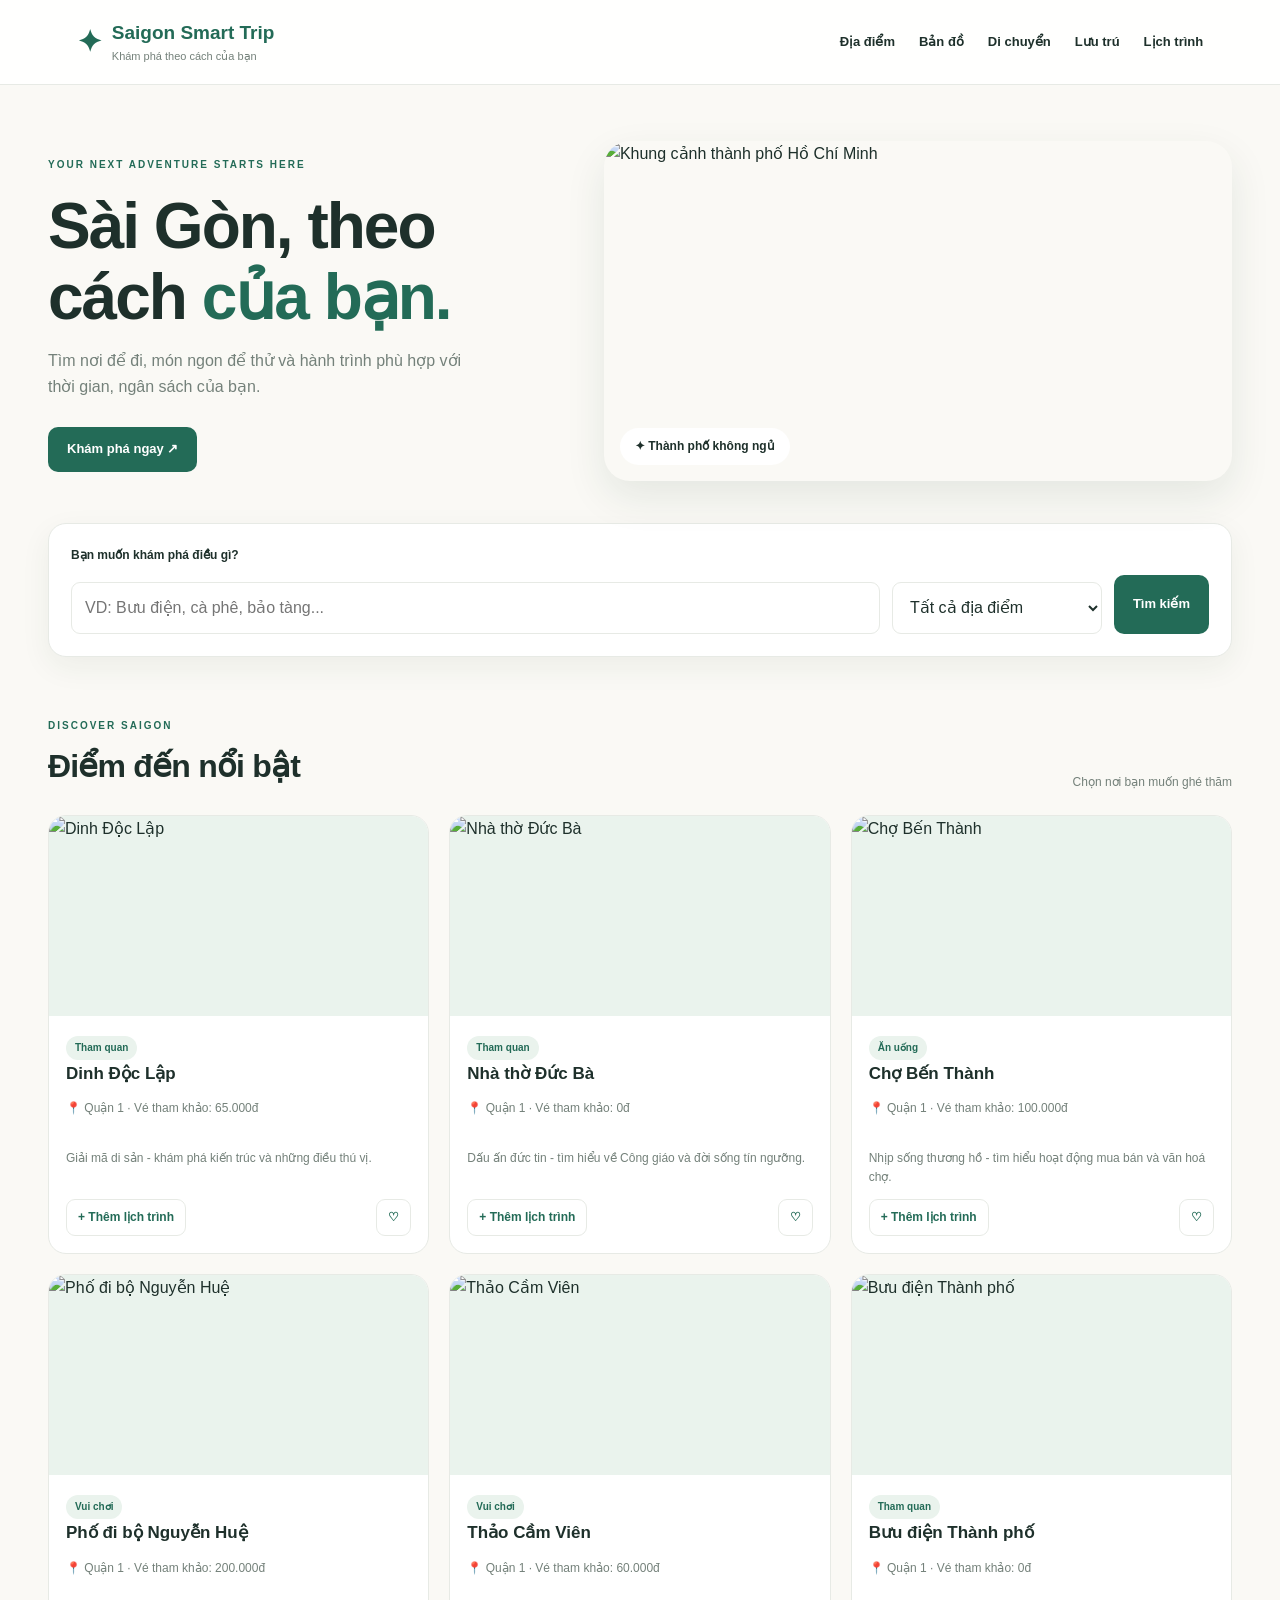
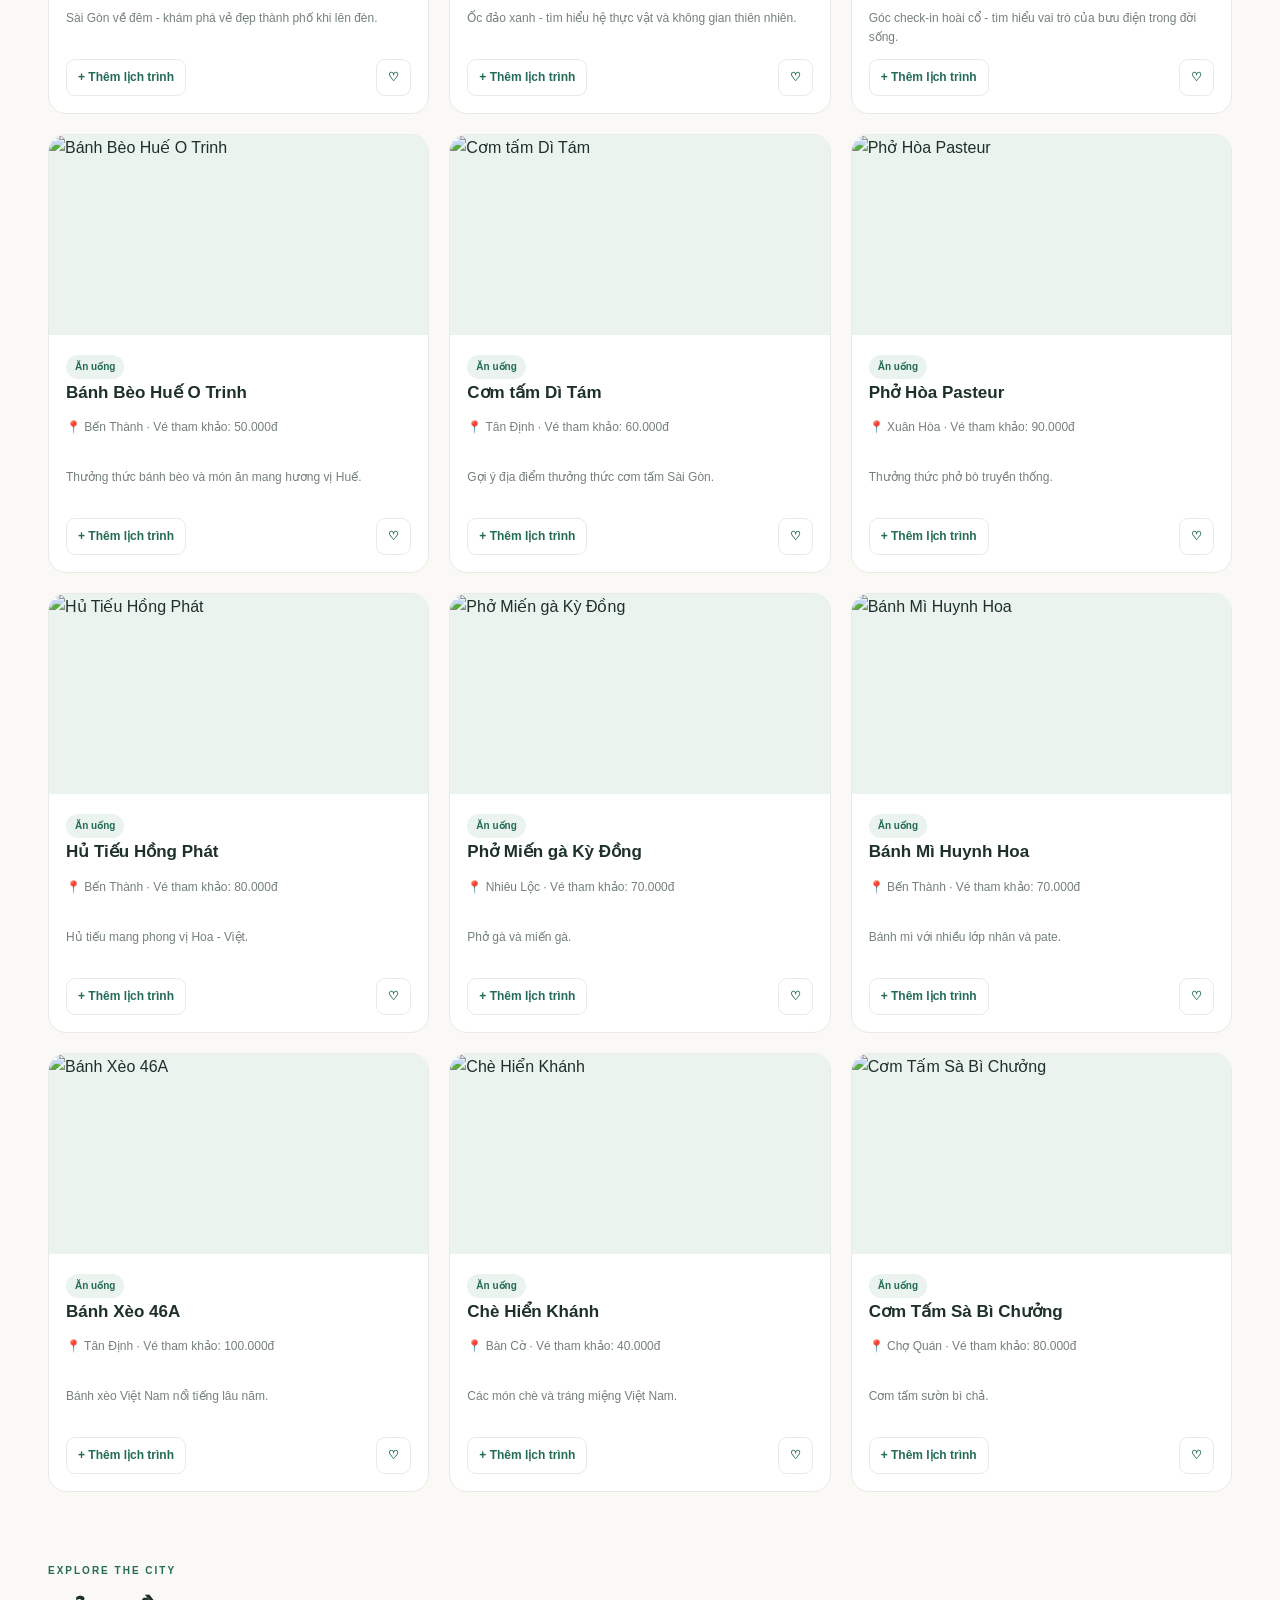
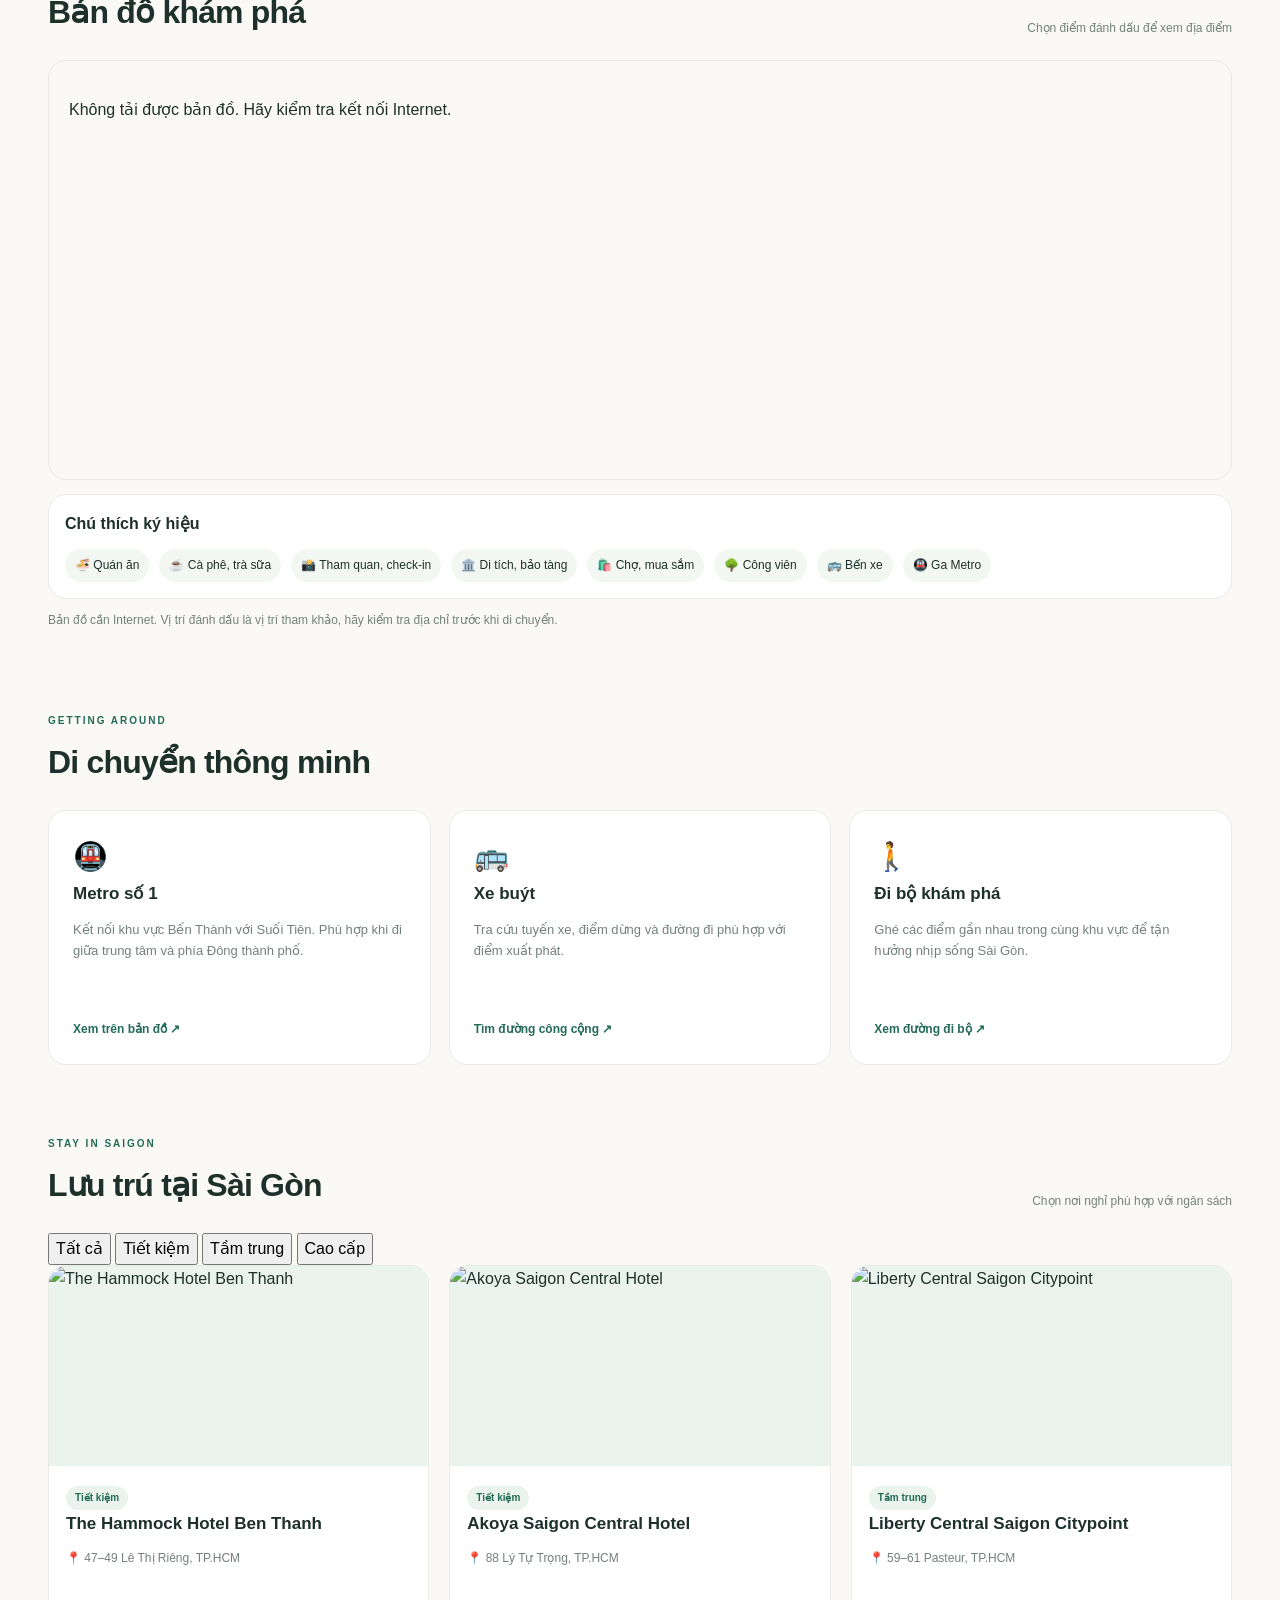
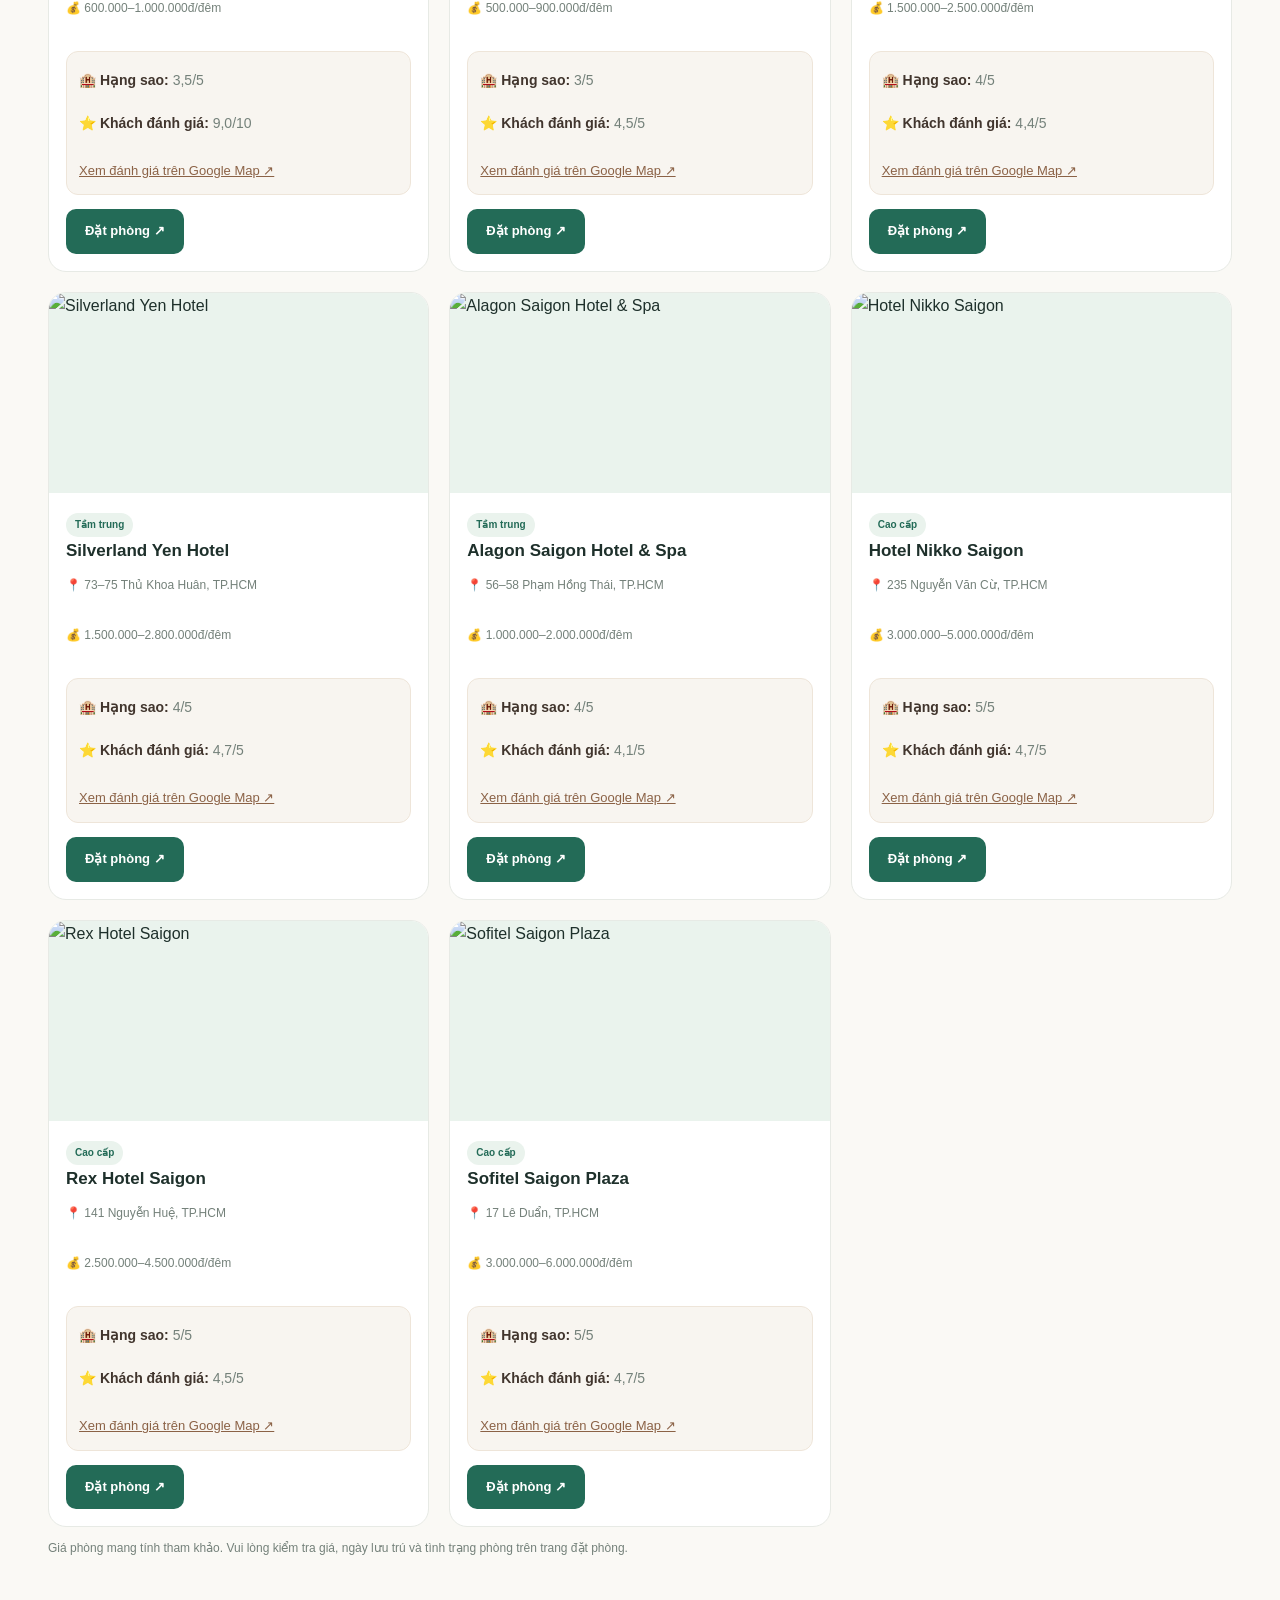
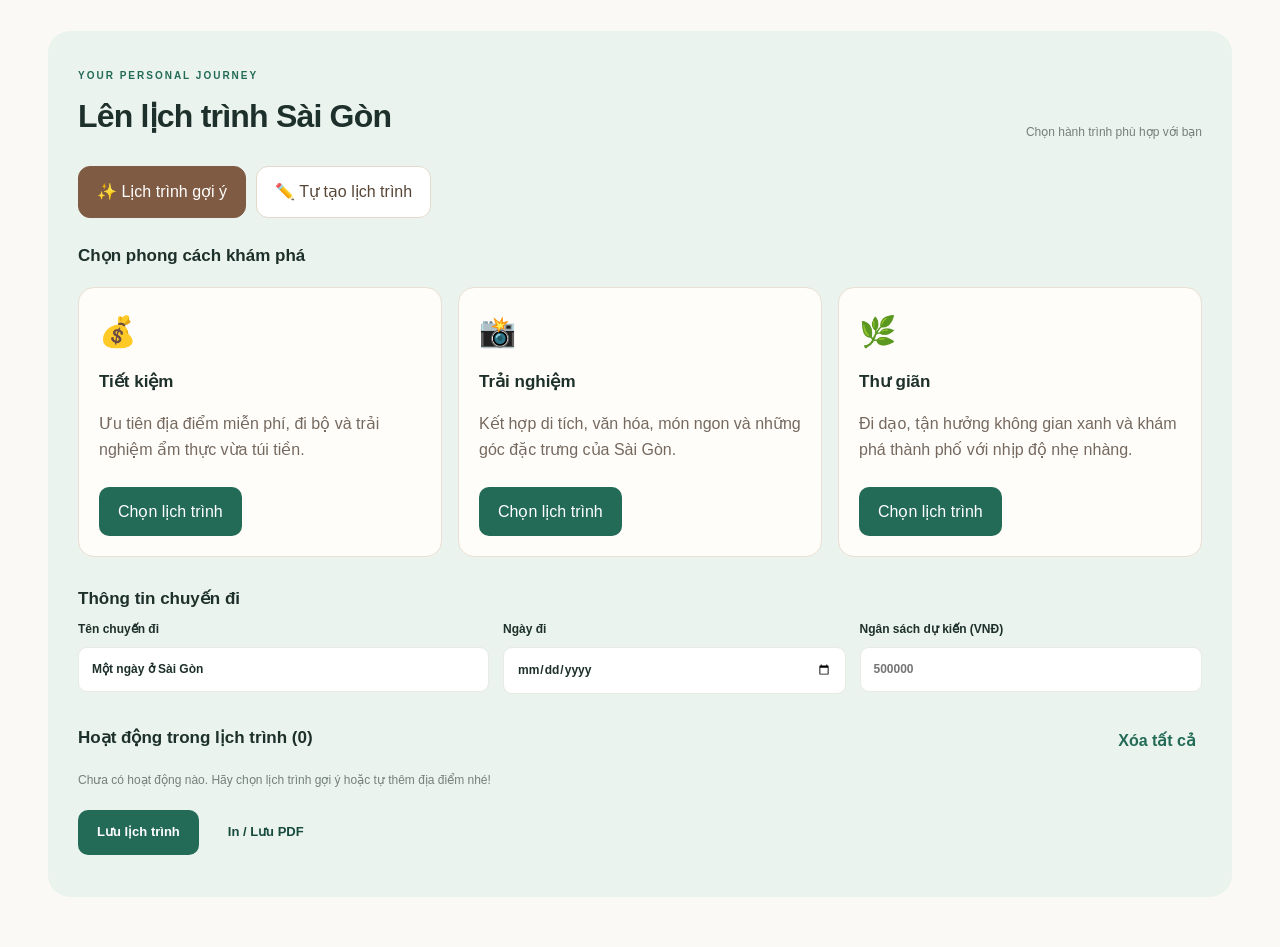
==== index.html @ fa6c3483 "Add files via upload" ====
<!DOCTYPE html>
<html lang="vi">
<head>
  <meta charset="UTF-8">
  <meta name="viewport" content="width=device-width, initial-scale=1.0">
  <title>Saigon Smart Trip | Khám phá Sài Gòn</title>
  <meta name="description" content="Khám phá địa điểm, phương tiện và tạo lịch trình du lịch TP.HCM.">
  <link rel="stylesheet" href="style.css">
  <link rel="stylesheet" href="https://unpkg.com/leaflet@1.9.4/dist/leaflet.css">
</head>
<body>
  <header class="navbar">
    <a class="brand" href="#">
      <span class="brand-icon">✦</span>
      <span>Saigon Smart Trip<small>Khám phá theo cách của bạn</small></span>
    </a>
    <nav>
      <a href="#places">Địa điểm</a>
      <a href="#map-section">Bản đồ</a>
      <a href="#transport">Di chuyển</a>
      <a href="#hotels">Lưu trú</a>
      <a href="#planner">Lịch trình</a>
    </nav>
  </header>

  <main>
    <section class="hero">
      <div class="hero-copy">
        <span class="eyebrow">YOUR NEXT ADVENTURE STARTS HERE</span>
        <h1>Sài Gòn, theo cách <span>của bạn.</span></h1>
        <p>Tìm nơi để đi, món ngon để thử và hành trình phù hợp với thời gian, ngân sách của bạn.</p>
        <a class="primary-btn" href="#places">Khám phá ngay ↗</a>
      </div>
      <div class="hero-image">
        <img src="https://images.unsplash.com/photo-1583417319070-4a69db38a482?auto=format&fit=crop&w=1200&q=85"
             alt="Khung cảnh thành phố Hồ Chí Minh">
        <div class="image-label">✦ Thành phố không ngủ</div>
      </div>
    </section>

    <section class="search-panel">
      <label for="search">Bạn muốn khám phá điều gì?</label>
      <div class="search-row">
        <input id="search" type="search" placeholder="VD: Bưu điện, cà phê, bảo tàng...">
        <select id="category" aria-label="Loại địa điểm">
          <option value="all">Tất cả địa điểm</option>
          <option value="thamquan">Tham quan</option>
          <option value="anuong">Ăn uống</option>
          <option value="vuichoi">Vui chơi</option>
        </select>
        <button class="primary-btn" id="searchBtn">Tìm kiếm</button>
      </div>
    </section>

    <section class="section" id="places">
      <div class="section-heading">
        <div><span class="eyebrow">DISCOVER SAIGON</span><h2>Điểm đến nổi bật</h2></div>
        <span class="muted">Chọn nơi bạn muốn ghé thăm</span>
      </div>
      <div id="place-list" class="place-grid"></div>
      <p id="empty-state" class="muted" hidden>Không tìm thấy địa điểm phù hợp.</p>
    </section>

    <section class="section" id="map-section">
      <div class="section-heading">
        <div><span class="eyebrow">EXPLORE THE CITY</span><h2>Bản đồ khám phá</h2></div>
        <span class="muted">Chọn điểm đánh dấu để xem địa điểm</span>
      </div>
      <div id="map"></div>

<div class="map-legend">
  <h3>Chú thích ký hiệu</h3>
  <div class="legend-items">
    <span>🍜 Quán ăn</span>
    <span>☕ Cà phê, trà sữa</span>
    <span>📸 Tham quan, check-in</span>
    <span>🏛️ Di tích, bảo tàng</span>
    <span>🛍️ Chợ, mua sắm</span>
    <span>🌳 Công viên</span>
    <span>🚌 Bến xe</span>
    <span>🚇 Ga Metro</span>
  </div>
</div>
      <p class="muted note">Bản đồ cần Internet. Vị trí đánh dấu là vị trí tham khảo, hãy kiểm tra địa chỉ trước khi di chuyển.</p>
    </section>

    <section class="section" id="transport">
      <div class="section-heading">
        <div><span class="eyebrow">GETTING AROUND</span><h2>Di chuyển thông minh</h2></div>
      </div>
      <div class="transport-grid">
        <article class="transport-card">
          <span class="transport-icon">🚇</span>
          <h3>Metro số 1</h3>
          <p>Kết nối khu vực Bến Thành với Suối Tiên. Phù hợp khi đi giữa trung tâm và phía Đông thành phố.</p>
          <a href="https://www.google.com/maps/search/Metro+Ben+Thanh+Suoi+Tien/" target="_blank" rel="noopener">Xem trên bản đồ ↗</a>
        </article>
        <article class="transport-card">
          <span class="transport-icon">🚌</span>
          <h3>Xe buýt</h3>
          <p>Tra cứu tuyến xe, điểm dừng và đường đi phù hợp với điểm xuất phát.</p>
          <a href="https://www.google.com/maps/dir/?api=1&origin=Ben+Thanh+Market&destination=Saigon+Zoo&travelmode=transit" target="_blank" rel="noopener">Tìm đường công cộng ↗</a>
        </article>
        <article class="transport-card">
          <span class="transport-icon">🚶</span>
          <h3>Đi bộ khám phá</h3>
          <p>Ghé các điểm gần nhau trong cùng khu vực để tận hưởng nhịp sống Sài Gòn.</p>
          <a href="https://www.google.com/maps/dir/?api=1&origin=Ben+Thanh+Market&destination=Independence+Palace&travelmode=walking" target="_blank" rel="noopener">Xem đường đi bộ ↗</a>
        </article>
      </div>
    </section>

    <!-- MỤC LƯU TRÚ -->
    <section class="section" id="hotels">
      <div class="section-heading">
        <div>
          <span class="eyebrow">STAY IN SAIGON</span>
          <h2>Lưu trú tại Sài Gòn</h2>
        </div>
        <span class="muted">Chọn nơi nghỉ phù hợp với ngân sách</span>
      </div>

      <div class="hotel-filters">
        <button class="hotel-filter active" data-price="all">Tất cả</button>
        <button class="hotel-filter" data-price="budget">Tiết kiệm</button>
        <button class="hotel-filter" data-price="mid">Tầm trung</button>
        <button class="hotel-filter" data-price="luxury">Cao cấp</button>
      </div>

      <div id="hotel-list" class="place-grid"></div>

      <p class="muted note">
        Giá phòng mang tính tham khảo. Vui lòng kiểm tra giá,
        ngày lưu trú và tình trạng phòng trên trang đặt phòng.
      </p>
    </section>

    
<section class="section planner" id="planner">
  <div class="section-heading">
    <div>
      <span class="eyebrow">YOUR PERSONAL JOURNEY</span>
      <h2>Lên lịch trình Sài Gòn</h2>
    </div>
    <span class="muted">Chọn hành trình phù hợp với bạn</span>
  </div>

  <div class="planner-tabs">
    <button class="planner-tab active" data-mode="suggested">
      ✨ Lịch trình gợi ý
    </button>
    <button class="planner-tab" data-mode="custom">
      ✏️ Tự tạo lịch trình
    </button>
  </div>

  <div id="suggested-plans">
    <h3>Chọn phong cách khám phá</h3>
    <div class="suggestion-grid">
      <article class="suggestion-card">
        <span>💰</span>
        <h3>Tiết kiệm</h3>
        <p>Ưu tiên địa điểm miễn phí, đi bộ và trải nghiệm ẩm thực vừa túi tiền.</p>
        <button class="primary-btn" data-plan="budget">Chọn lịch trình</button>
      </article>

      <article class="suggestion-card">
        <span>📸</span>
        <h3>Trải nghiệm</h3>
        <p>Kết hợp di tích, văn hóa, món ngon và những góc đặc trưng của Sài Gòn.</p>
        <button class="primary-btn" data-plan="experience">Chọn lịch trình</button>
      </article>

      <article class="suggestion-card">
        <span>🌿</span>
        <h3>Thư giãn</h3>
        <p>Đi dạo, tận hưởng không gian xanh và khám phá thành phố với nhịp độ nhẹ nhàng.</p>
        <button class="primary-btn" data-plan="relax">Chọn lịch trình</button>
      </article>
    </div>
  </div>

  <div id="custom-planner" hidden>
    <h3>Tạo chuyến đi của riêng bạn</h3>
    <p class="muted">Thêm địa điểm từ mục “Điểm đến nổi bật” phía trên, rồi đặt giờ cho từng hoạt động.</p>
    <a class="secondary-btn" href="#places">＋ Chọn địa điểm</a>
  </div>

  <div class="planner-details">
    <h3>Thông tin chuyến đi</h3>

    <div class="planner-form">
      <label>Tên chuyến đi
        <input id="trip-name" value="Một ngày ở Sài Gòn">
      </label>

      <label>Ngày đi
        <input id="trip-date" type="date">
      </label>

      <label>Ngân sách dự kiến (VNĐ)
        <input id="trip-budget" type="number" min="0" step="50000" placeholder="500000">
      </label>
    </div>

    <div class="itinerary-header">
      <h3>Hoạt động trong lịch trình <span id="trip-count">(0)</span></h3>
      <button class="text-btn" id="clearTrip">Xóa tất cả</button>
    </div>

    <div id="itinerary" class="itinerary-list"></div>
    <p id="trip-empty" class="muted">Chưa có hoạt động nào. Hãy chọn lịch trình gợi ý hoặc tự thêm địa điểm nhé!</p>

    <div class="planner-actions">
      <button class="primary-btn" id="saveTrip">Lưu lịch trình</button>
      <button class="secondary-btn" id="printTrip">In / Lưu PDF</button>
    </div>

    <p id="trip-status" class="muted" role="status" aria-live="polite"></p>
  </div>
</section>
  <script src="https://unpkg.com/leaflet@1.9.4/dist/leaflet.js"></script>
  <script src="script.js"></script>
</body>
</html>
---- style.css ----
:root {
  --green: #236b57;
  --green-dark: #164b3e;
  --mint: #eaf3ed;
  --cream: #faf9f5;
  --ink: #1e302b;
  --muted: #74817a;
  --line: #e7eae5;
  --white: #fff;
  --radius: 18px;
}

* { box-sizing: border-box; }
html { scroll-behavior: smooth; }
body {
  margin: 0;
  color: var(--ink);
  background: var(--cream);
  font-family: Inter, "Segoe UI", Arial, sans-serif;
  line-height: 1.6;
}
a { color: var(--green); text-decoration: none; }
button, input, select { font: inherit; }
button, a { -webkit-tap-highlight-color: transparent; }
button { cursor: pointer; }
img { display: block; max-width: 100%; }

.navbar {
  display: flex; justify-content: space-between; align-items: center;
  gap: 24px; padding: 18px 6%; background: rgba(255,255,255,.95);
  border-bottom: 1px solid var(--line);
}
.brand { display: flex; align-items: center; gap: 10px; font-weight: 750; font-size: 19px; }
.brand-icon { color: var(--green); font-size: 30px; }
.brand small { display: block; color: var(--muted); font-size: 11px; font-weight: 400; }
nav { display: flex; flex-wrap: wrap; gap: 24px; font-size: 13px; font-weight: 600; }
nav a { color: var(--ink); }
nav a:hover, a:hover { color: #52917b; }

main { max-width: 1240px; margin: auto; padding: 0 28px; }
.hero {
  display: grid; grid-template-columns: .9fr 1.1fr;
  align-items: center; gap: 42px; padding: 56px 0 42px;
}
.eyebrow { color: var(--green); font-size: 10px; letter-spacing: 2px; font-weight: 800; }
h1 { font-size: clamp(38px, 5vw, 64px); line-height: 1.1; letter-spacing: -2px; margin: 16px 0; }
h1 span { color: var(--green); }
.hero-copy > p { max-width: 440px; color: var(--muted); margin-bottom: 28px; }
.hero-image { position: relative; }
.hero-image img {
  width: 100%; height: 340px; object-fit: cover;
  border-radius: 26px; box-shadow: 0 16px 40px #183c2818;
}
.image-label {
  position: absolute; left: 16px; bottom: 16px;
  background: white; padding: 9px 15px; border-radius: 30px;
  font-size: 12px; font-weight: 650;
}
.primary-btn, .secondary-btn {
  border: 0; border-radius: 10px; padding: 12px 19px;
  display: inline-flex; justify-content: center; align-items: center;
  font-weight: 650; font-size: 13px; transition: .2s;
}
.primary-btn { background: var(--green); color: white; }
.primary-btn:hover { background: var(--green-dark); color: white; transform: translateY(-1px); }
.secondary-btn { background: var(--mint); color: var(--green-dark); }
.text-btn { background: none; border: 0; color: var(--green); font-weight: 650; }

.search-panel {
  background: white; padding: 22px; border: 1px solid var(--line);
  border-radius: var(--radius); box-shadow: 0 10px 30px #193e2410;
}
.search-panel label, .planner-form label { display: block; font-size: 12px; font-weight: 700; }
.search-row { display: grid; grid-template-columns: 1fr 210px auto; gap: 12px; margin-top: 10px; }
input, select {
  width: 100%; min-width: 0; padding: 12px 13px; margin-top: 7px;
  border: 1px solid var(--line); border-radius: 9px; background: white; color: var(--ink);
}
input:focus, select:focus { outline: 2px solid #91c8b3; border-color: var(--green); }

.section { padding: 54px 0 10px; scroll-margin-top: 20px; }
.section-heading {
  display: flex; justify-content: space-between; align-items: end;
  gap: 16px; margin-bottom: 22px;
}
h2 { font-size: clamp(24px, 3vw, 32px); letter-spacing: -.8px; margin: 5px 0 0; }
h3 { margin: 0 0 8px; font-size: 17px; }
.muted { color: var(--muted); font-size: 12px; }
.place-grid { display: grid; grid-template-columns: repeat(3, 1fr); gap: 20px; }
.place-card {
  overflow: hidden; background: white; border: 1px solid var(--line);
  border-radius: var(--radius); transition: transform .2s, box-shadow .2s;
}
.place-card:hover { transform: translateY(-4px); box-shadow: 0 12px 26px #1d402415; }
.place-card img { width: 100%; height: 200px; object-fit: cover; background: var(--mint); }
.place-info { padding: 17px; }
.place-info p { color: var(--muted); font-size: 12px; min-height: 38px; }
.tag {
  display: inline-block; background: var(--mint); color: var(--green);
  border-radius: 30px; padding: 4px 9px; font-size: 10px; font-weight: 700;
}
.card-actions { display: flex; justify-content: space-between; align-items: center; gap: 8px; }
.add-btn, .favorite-btn {
  background: white; border: 1px solid var(--line); border-radius: 9px;
  padding: 8px 11px; color: var(--green); font-size: 12px; font-weight: 650;
}
.add-btn:hover, .favorite-btn:hover { background: var(--mint); }
.note { margin-top: 12px; }

 { height: 420px; border-radius: var(--radius); border: 1px solid var(--line); z-index: 1; }
.transport-grid { display: grid; grid-template-columns: repeat(3, 1fr); gap: 18px; }
.transport-card { padding: 24px; border-radius: var(--radius); background: white; border: 1px solid var(--line); }
.transport-icon { font-size: 28px; }
.transport-card p { font-size: 13px; color: var(--muted); min-height: 82px; }
.transport-card a { font-size: 12px; font-weight: 700; }

.planner { background: var(--mint); padding: 30px; border-radius: 22px; margin: 50px 0; }
.planner-form { display: grid; grid-template-columns: 1.2fr 1fr 1fr; gap: 14px; }
.itinerary-header { display: flex; justify-content: space-between; align-items: center; margin-top: 30px; }
.itinerary-list { display: grid; gap: 10px; }
.itinerary-item {
  display: flex; justify-content: space-between; align-items: center; gap: 12px;
  padding: 13px 15px; background: white; border: 1px solid var(--line); border-radius: 12px;
}
.itinerary-item p { margin: 3px 0 0; font-size: 11px; color: var(--muted); }
.remove-btn { background: transparent; color: #a54f43; border: 0; padding: 8px; }
.planner-actions { display: flex; flex-wrap: wrap; gap: 10px; margin-top: 20px; }

footer { text-align: center; padding: 40px 20px; margin-top: 50px; background: white; border-top: 1px solid var(--line); }
footer p { color: var(--muted); font-size: 13px; }
footer small { color: var(--muted); font-size: 11px; }

@media (max-width: 800px) {
  .navbar { align-items: flex-start; flex-direction: column; }
  nav { gap: 12px 18px; }
  .hero { grid-template-columns: 1fr; gap: 24px; padding-top: 35px; }
  .hero-image img { height: 280px; }
  .search-row { grid-template-columns: 1fr; }
  .place-grid { grid-template-columns: repeat(2, 1fr); }
  .transport-grid { grid-template-columns: 1fr; }
  .transport-card p { min-height: 0; }
  .planner-form { grid-template-columns: 1fr; }
}
#map {
  width: 100%;
  height: 420px;
  border-radius: var(--radius);
  border: 1px solid var(--line);
  z-index: 1;
}
@media (max-width: 520px) {
  main { padding: 0 16px; }
  .place-grid { grid-template-columns: 1fr; }
  .place-card img { height: 220px; }
  .section-heading { align-items: flex-start; flex-direction: column; }
  .planner { padding: 20px 15px; }
  #map { height: 330px; }
}
@media print {
  .navbar, .hero, .search-panel, #places, #map-section,
  #transport, footer, .planner-actions, .text-btn, .remove-btn { display: none !important; }
  body, .planner { background: white; }
  main { max-width: none; padding: 0; }
  .planner { margin: 0; padding: 0; }
}#map

.map-legend {
  margin-top: 16px;
  padding: 18px;
  background: white;
  border: 1px solid var(--line);
  border-radius: var(--radius);
}

.map-legend h3 {
  margin: 0 0 12px;
  font-size: 16px;
}

.legend-items {
  display: flex;
  flex-wrap: wrap;
  gap: 10px;
}

.legend-items span {
  padding: 8px 12px;
  border-radius: 20px;
  background: #f3f7f2;
  font-size: 13px;
}
  
.custom-map-icon {
  background: transparent;
  border: none;
}

.map-legend {
  margin-top: 14px;
  padding: 16px;
  background: white;
  border: 1px solid var(--line);
  border-radius: var(--radius);
}

.map-legend strong {
  display: block;
  margin-bottom: 12px;
}

.legend-items {
  display: flex;
  flex-wrap: wrap;
  gap: 10px;
}

.legend-items span {
  padding: 7px 10px;
  border-radius: 20px;
  background: #f3f7f2;
  font-size: 12px;
}

/* Phần đánh giá khách sạn */
.hotel-ratings {
  margin: 14px 0;
  padding: 12px;
  background: #f8f5f0;
  border: 1px solid #eee5d9;
  border-radius: 12px;
}

.hotel-ratings p {
  margin: 5px 0;
  font-size: 14px;
  line-height: 1.6;
}

.hotel-ratings strong {
  color: #41352d;
}

.hotel-ratings a {
  display: inline-block;
  margin-top: 6px;
  color: #8b6246;
  font-size: 13px;
  text-decoration: underline;
}

.hotel-ratings a:hover {
  color: #5f402d;
}

.hotel-card .card-actions {
  margin-top: 12px;
}

.hotel-card .card-actions a {
  text-decoration: none;
}

.planner-tabs {
  display: flex;
  flex-wrap: wrap;
  gap: 10px;
  margin: 24px 0;
}

.planner-tab {
  padding: 12px 18px;
  border: 1px solid #e5d9cc;
  border-radius: 12px;
  background: #fff;
  color: #574536;
  cursor: pointer;
  font: inherit;
}

.planner-tab.active {
  background: #805b43;
  color: #fff;
  border-color: #805b43;
}

.suggestion-grid {
  display: grid;
  grid-template-columns: repeat(3, minmax(0, 1fr));
  gap: 16px;
  margin: 18px 0 28px;
}

.suggestion-card {
  padding: 20px;
  border: 1px solid #eadfd3;
  border-radius: 16px;
  background: #fffdf9;
}

.suggestion-card > span {
  font-size: 30px;
}

.suggestion-card h3 {
  margin: 12px 0 8px;
}

.suggestion-card p {
  line-height: 1.6;
  color: #75695f;
}

.suggestion-card .primary-btn {
  display: inline-block;
  margin-top: 8px;
  border: 0;
  cursor: pointer;
  font: inherit;
  text-decoration: none;
}

.planner-details {
  margin-top: 28px;
}

.itinerary-item {
  display: grid;
  grid-template-columns: minmax(0, 1fr);
  gap: 12px;
  padding: 18px;
  margin: 12px 0;
  border: 1px solid #eadfd3;
  border-radius: 14px;
  background: white;
}

.activity-time {
  display: flex;
  flex-wrap: wrap;
  gap: 12px;
}

.activity-time label {
  flex: 1;
  min-width: 130px;
  font-size: 13px;
  color: #75695f;
}

.activity-time input {
  display: block;
  width: 100%;
  box-sizing: border-box;
  margin-top: 6px;
  padding: 9px;
  border: 1px solid #ddd0c3;
  border-radius: 8px;
  font: inherit;
}

.itinerary-item .remove-btn {
  justify-self: end;
}

@media (max-width: 700px) {
  .suggestion-grid {
    grid-template-columns: 1fr;
  }
}
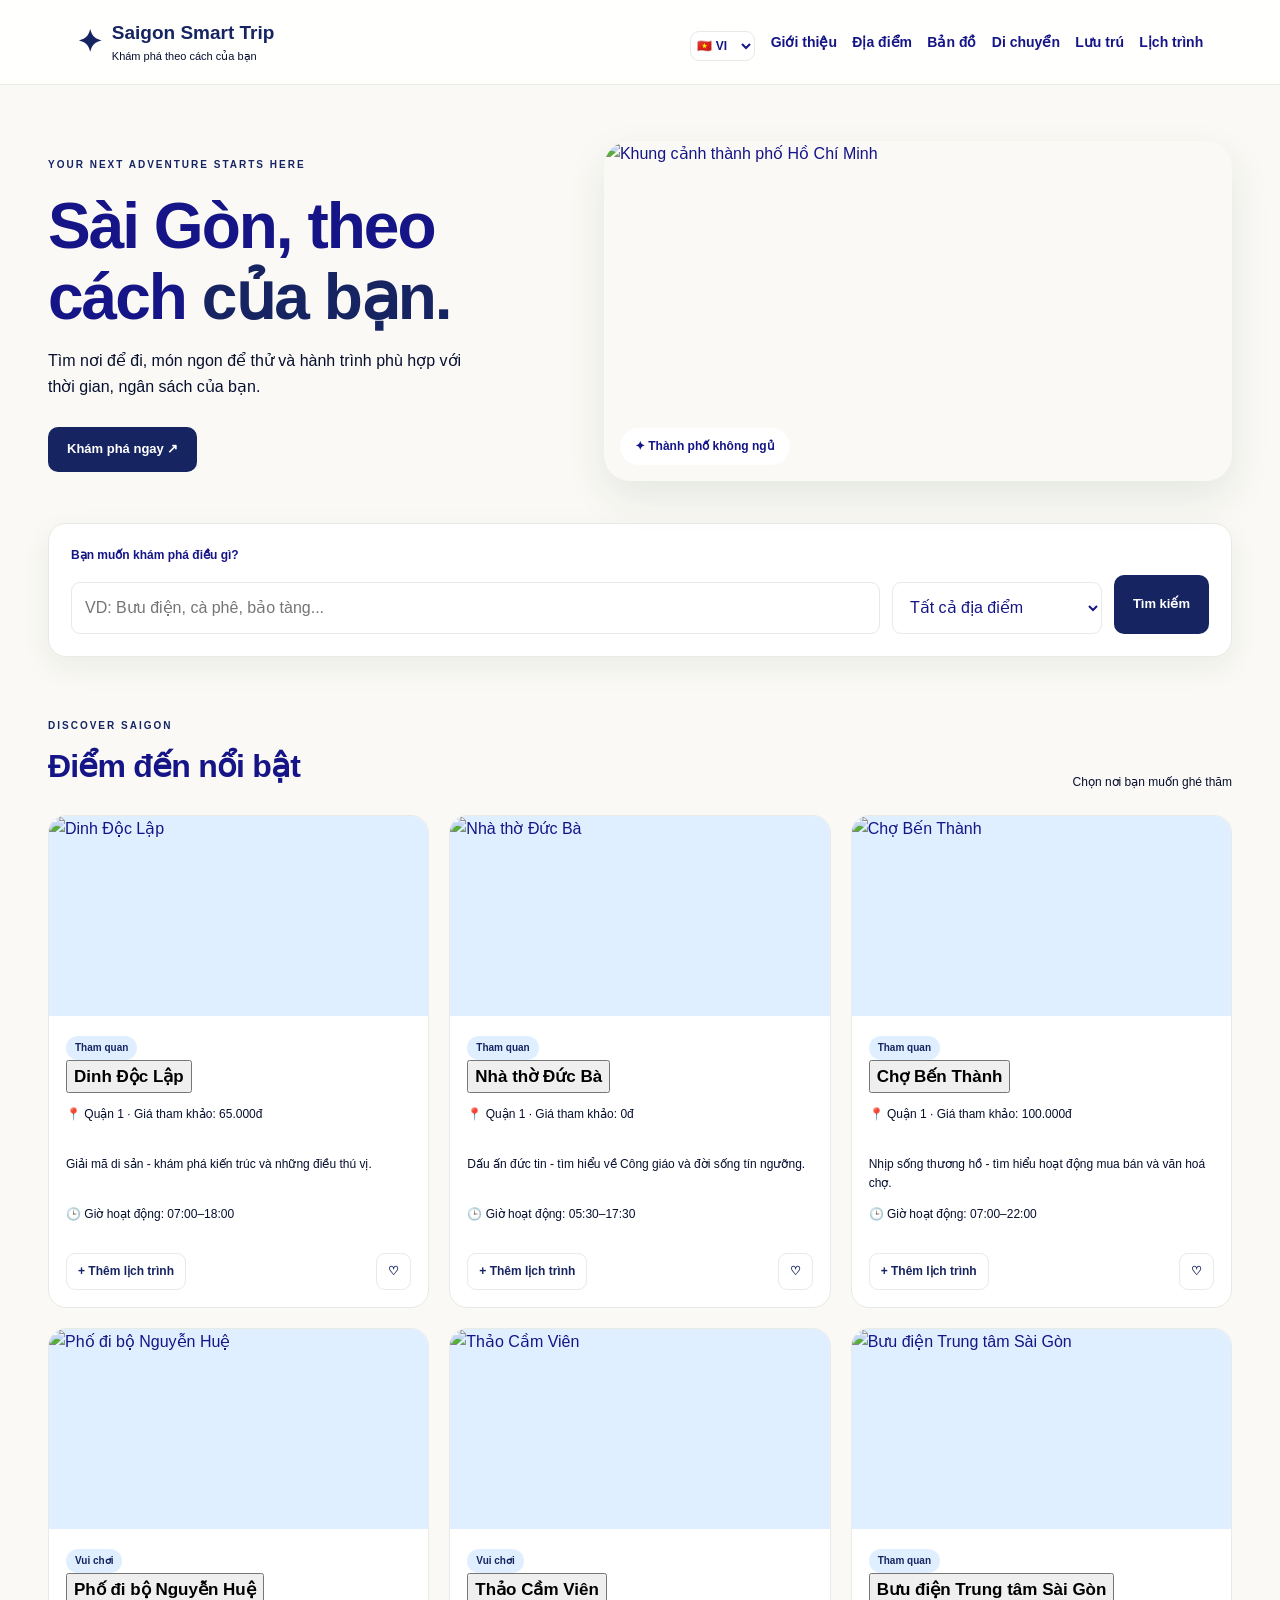
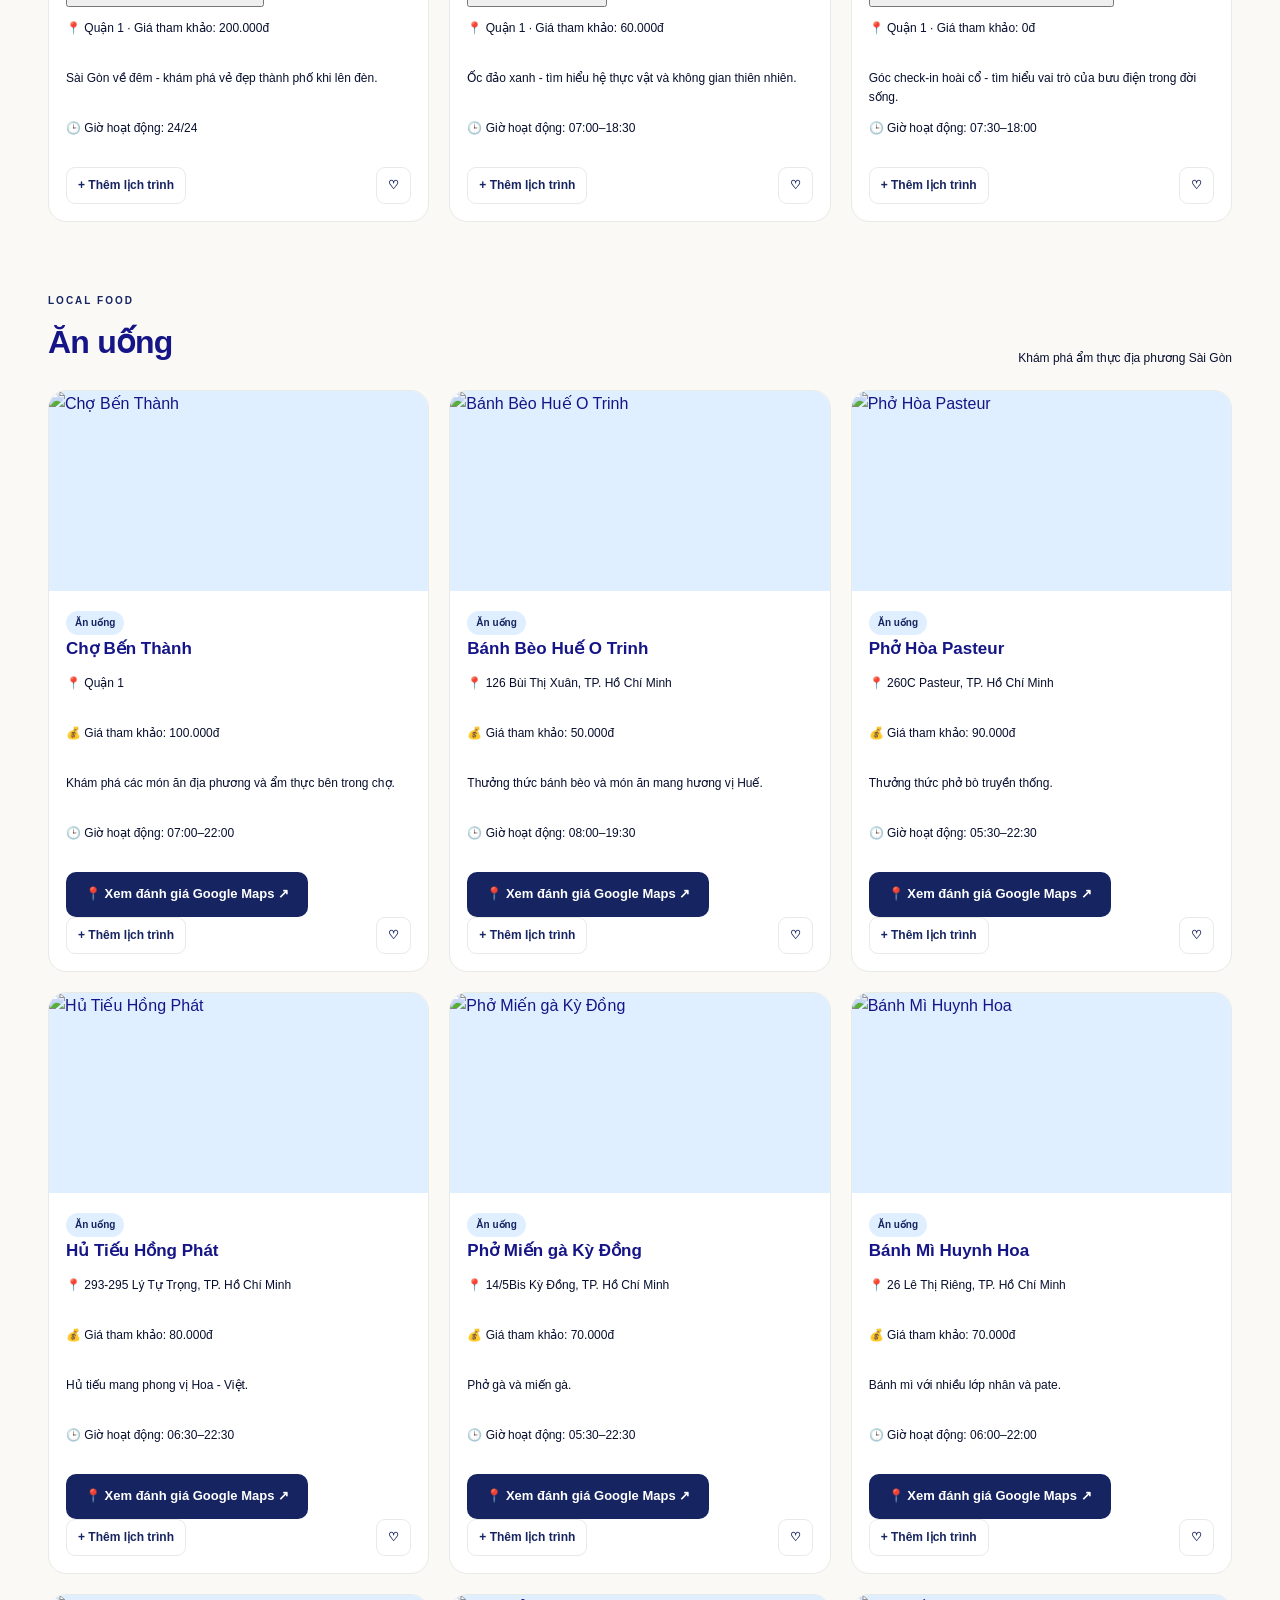
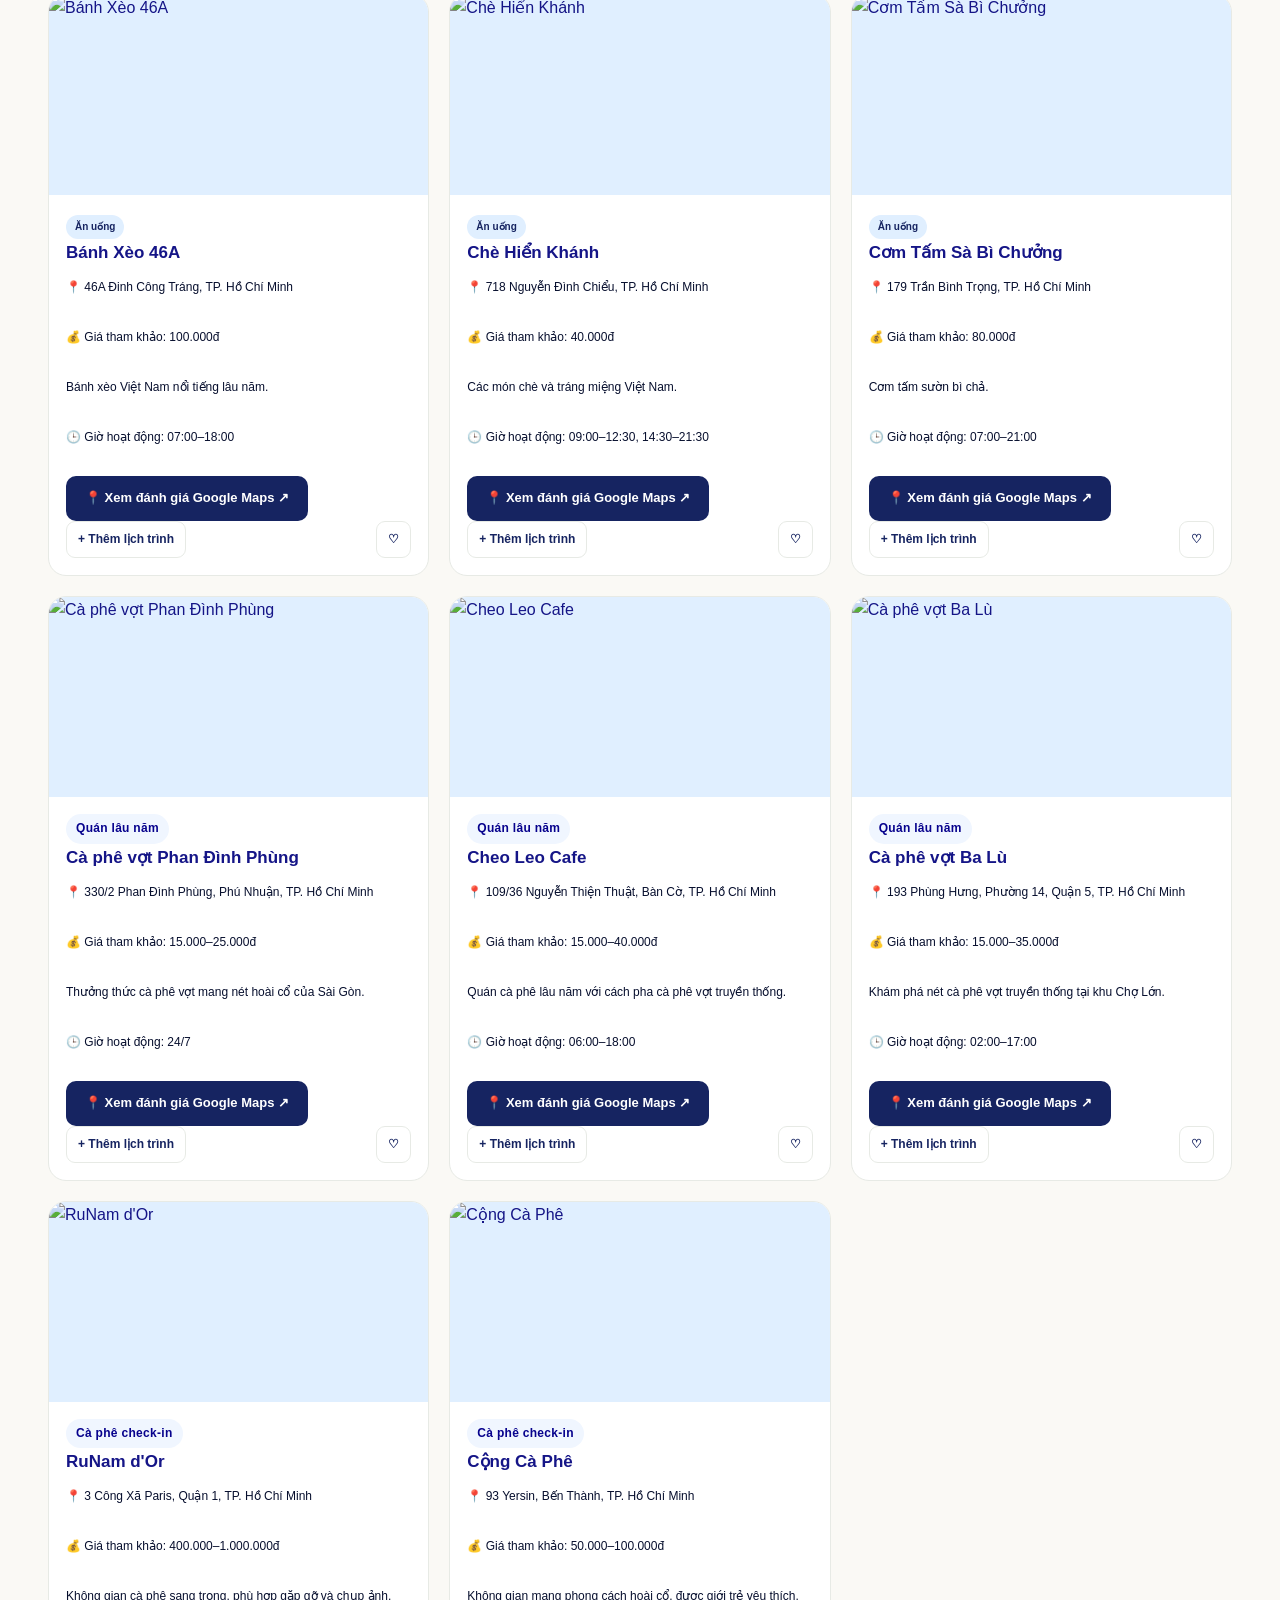
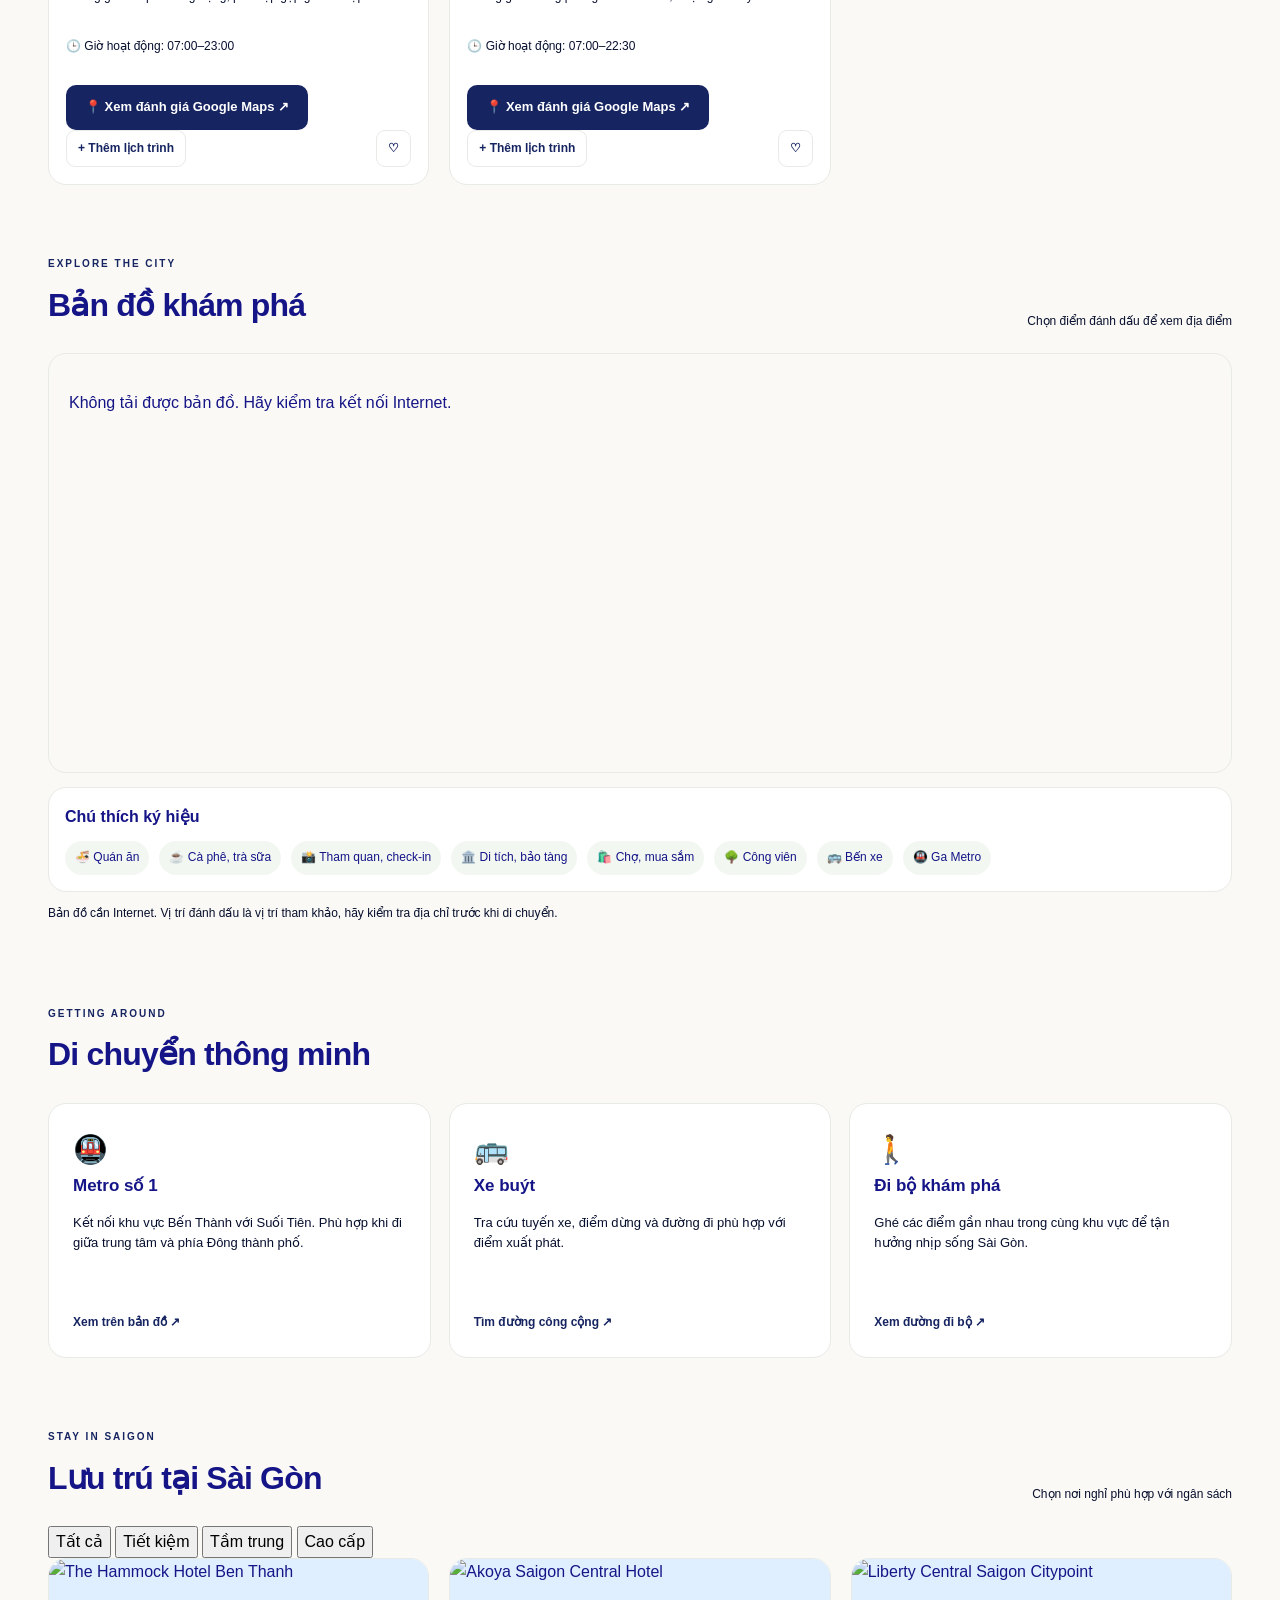
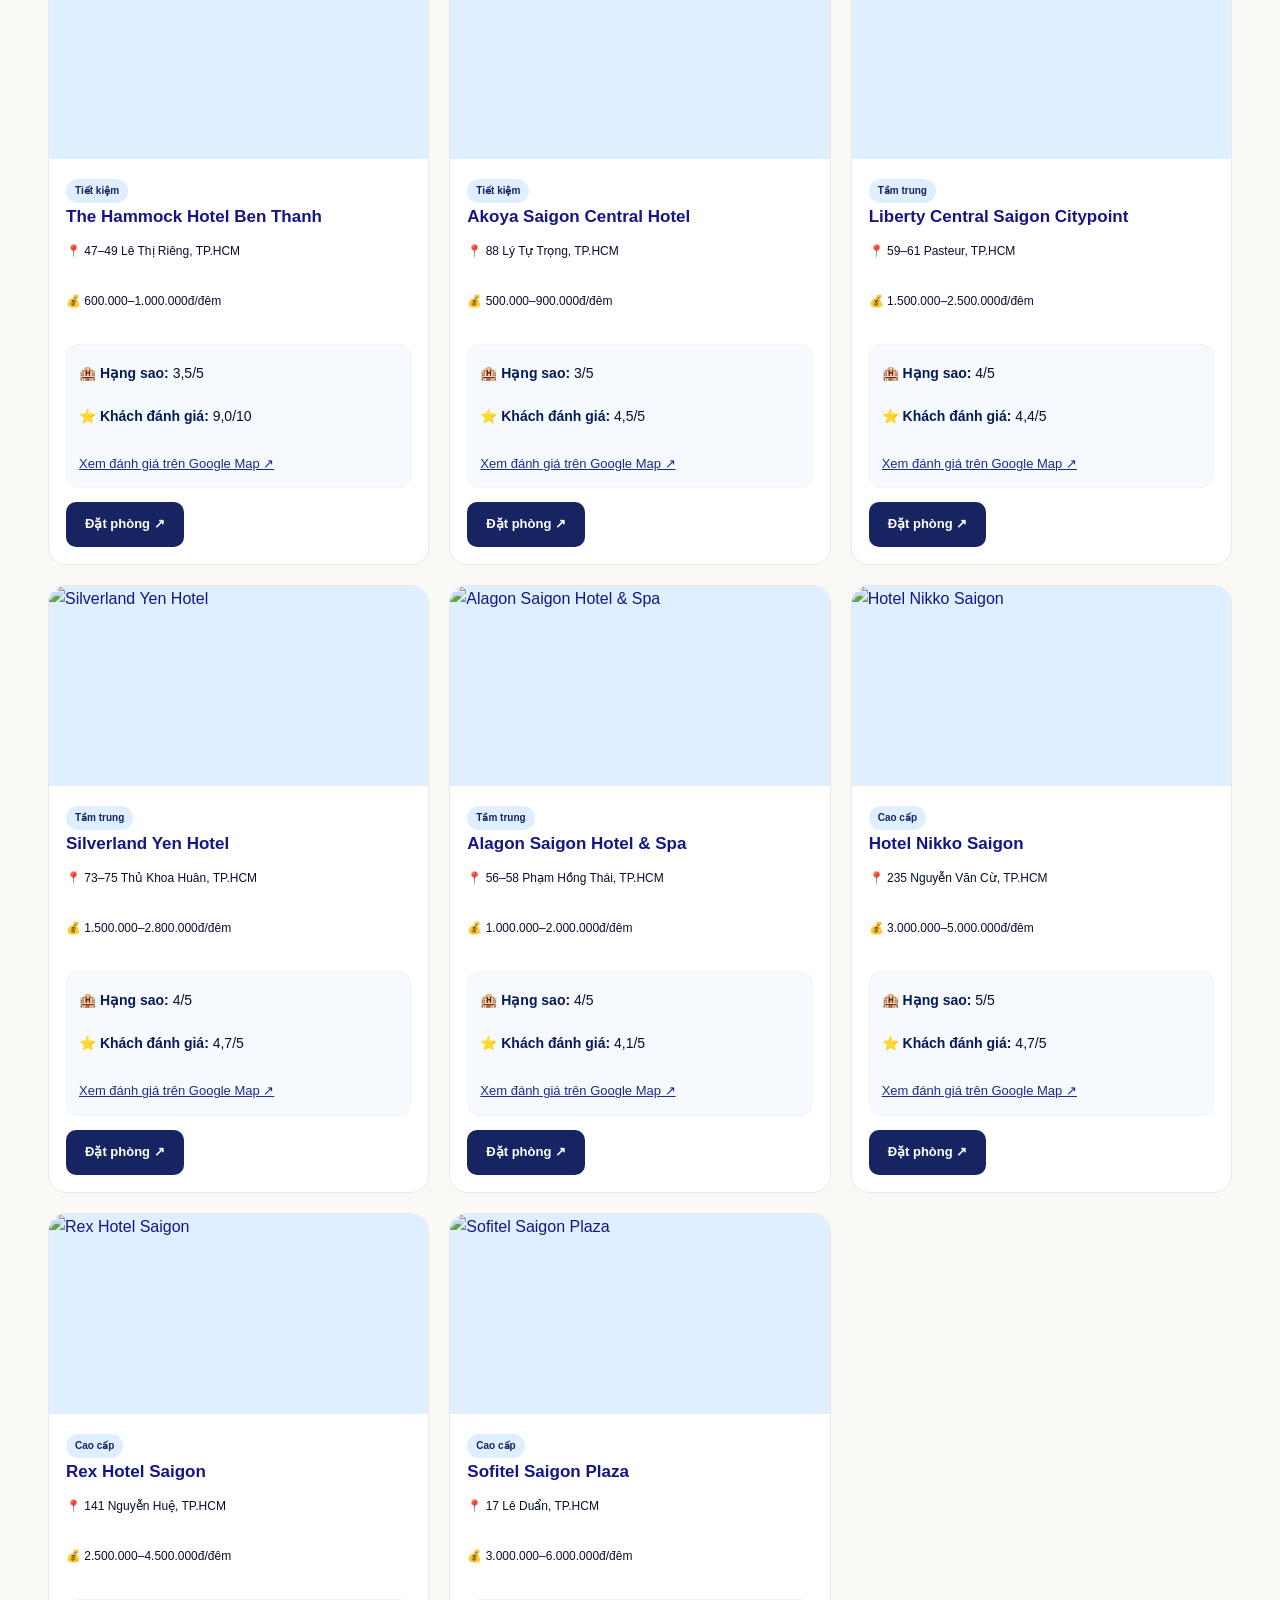
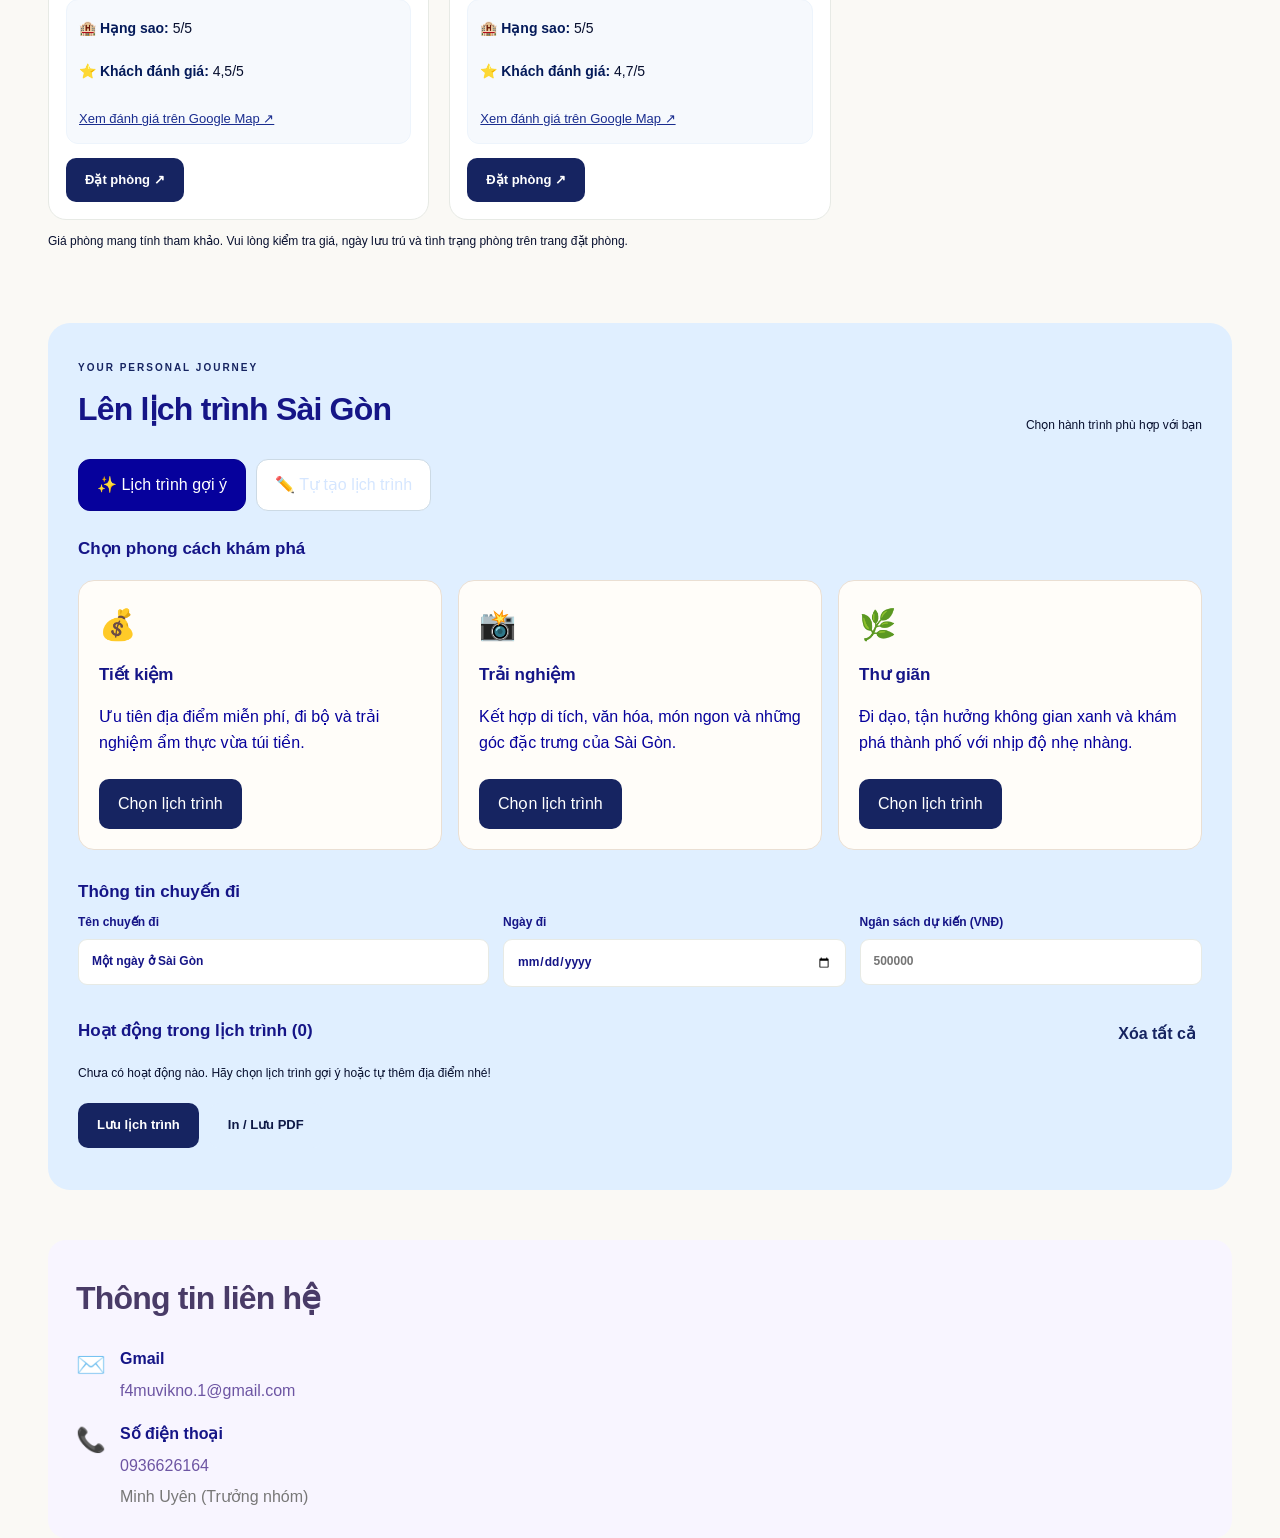
==== commit 83eeb716: "Add files via upload" ====
--- a/index.html
+++ b/index.html
@@ -14,13 +14,20 @@
       <span class="brand-icon">✦</span>
       <span>Saigon Smart Trip<small>Khám phá theo cách của bạn</small></span>
     </a>
-    <nav>
-      <a href="#places">Địa điểm</a>
-      <a href="#map-section">Bản đồ</a>
-      <a href="#transport">Di chuyển</a>
-      <a href="#hotels">Lưu trú</a>
-      <a href="#planner">Lịch trình</a>
+    <nav class="main-nav">
+      <select id="language-switcher" aria-label="Chọn ngôn ngữ">
+        <option value="vi">🇻🇳 VI</option>
+        <option value="en">🇬🇧 EN</option>
+      </select>
+
+      <a href="about.html" data-i18n="navAbout">Giới thiệu</a>
+      <a href="#places" data-i18n="navPlaces">Địa điểm</a>
+      <a href="#map-section" data-i18n="navMap">Bản đồ</a>
+      <a href="#transport" data-i18n="navTransport">Di chuyển</a>
+      <a href="#hotels" data-i18n="navHotels">Lưu trú</a>
+      <a href="#planner" data-i18n="navPlanner">Lịch trình</a>
     </nav>
+
   </header>
 
   <main>
@@ -59,6 +66,20 @@
       </div>
       <div id="place-list" class="place-grid"></div>
       <p id="empty-state" class="muted" hidden>Không tìm thấy địa điểm phù hợp.</p>
+    </section>
+
+     <section class="section" id="food">
+      <div class="section-heading">
+        <div>
+          <span class="eyebrow">LOCAL FOOD</span>
+          <h2>Ăn uống</h2>
+        </div>
+        <span class="muted">Khám phá ẩm thực địa phương Sài Gòn</span>
+      </div>
+      <div id="food-list" class="place-grid"></div>
+      <p id="food-empty-state" class="muted" hidden>
+        Không tìm thấy quán ăn phù hợp.
+      </p>
     </section>
 
     <section class="section" id="map-section">
@@ -219,7 +240,44 @@
     <p id="trip-status" class="muted" role="status" aria-live="polite"></p>
   </div>
 </section>
+<section id="place-detail" class="place-detail-section" hidden>
+  <button id="close-place-detail" class="secondary-btn">
+    ← Quay lại danh sách
+  </button>
+
+  <div id="place-detail-content"></div>
+</section>
   <script src="https://unpkg.com/leaflet@1.9.4/dist/leaflet.js"></script>
   <script src="script.js"></script>
 </body>
-</html>+</html>
+
+<section class="contact-section">
+  <h2 data-vi="Thông tin liên hệ" data-en="Contact Information">
+    Thông tin liên hệ
+  </h2>
+
+  <div class="contact-item">
+    <span class="contact-icon">✉️</span>
+    <div>
+      <h3 data-vi="Gmail" data-en="Email">Gmail</h3>
+      <a href="mailto:f4muvikno.1@gmail.com">
+        f4muvikno.1@gmail.com
+      </a>
+    </div>
+  </div>
+
+  <div class="contact-item">
+    <span class="contact-icon">📞</span>
+    <div>
+      <h3 data-vi="Số điện thoại" data-en="Phone number">
+        Số điện thoại
+      </h3>
+      <a href="tel:0936626164">0936626164</a>
+      <p data-vi="Minh Uyên (Trưởng nhóm)"
+         data-en="Minh Uyen (Team Leader)">
+        Minh Uyên (Trưởng nhóm)
+      </p>
+    </div>
+  </div>
+</section>
--- a/style.css
+++ b/style.css
@@ -1,11 +1,11 @@
 
 :root {
-  --green: #236b57;
-  --green-dark: #164b3e;
-  --mint: #eaf3ed;
+  --green: #162461;
+  --green-dark: #0e1946;
+  --mint: #e0efff;
   --cream: #faf9f5;
-  --ink: #1e302b;
-  --muted: #74817a;
+  --ink: #151587;
+  --muted: #070f2e;
   --line: #e7eae5;
   --white: #fff;
   --radius: 18px;
@@ -108,7 +108,7 @@
 .add-btn:hover, .favorite-btn:hover { background: var(--mint); }
 .note { margin-top: 12px; }
 
- { height: 420px; border-radius: var(--radius); border: 1px solid var(--line); z-index: 1; }
+ 
 .transport-grid { display: grid; grid-template-columns: repeat(3, 1fr); gap: 18px; }
 .transport-card { padding: 24px; border-radius: var(--radius); background: white; border: 1px solid var(--line); }
 .transport-icon { font-size: 28px; }
@@ -124,7 +124,7 @@
   padding: 13px 15px; background: white; border: 1px solid var(--line); border-radius: 12px;
 }
 .itinerary-item p { margin: 3px 0 0; font-size: 11px; color: var(--muted); }
-.remove-btn { background: transparent; color: #a54f43; border: 0; padding: 8px; }
+.remove-btn { background: transparent; color: #06019c; border: 0; padding: 8px; }
 .planner-actions { display: flex; flex-wrap: wrap; gap: 10px; margin-top: 20px; }
 
 footer { text-align: center; padding: 40px 20px; margin-top: 50px; background: white; border-top: 1px solid var(--line); }
@@ -163,7 +163,7 @@
   body, .planner { background: white; }
   main { max-width: none; padding: 0; }
   .planner { margin: 0; padding: 0; }
-}#map
+}
 
 .map-legend {
   margin-top: 16px;
@@ -226,8 +226,8 @@
 .hotel-ratings {
   margin: 14px 0;
   padding: 12px;
-  background: #f8f5f0;
-  border: 1px solid #eee5d9;
+  background: #f6f9fd;
+  border: 1px solid #edf4fc;
   border-radius: 12px;
 }
 
@@ -238,19 +238,19 @@
 }
 
 .hotel-ratings strong {
-  color: #41352d;
+  color: #041a59;
 }
 
 .hotel-ratings a {
   display: inline-block;
   margin-top: 6px;
-  color: #8b6246;
+  color: #1a2d8f;
   font-size: 13px;
   text-decoration: underline;
 }
 
 .hotel-ratings a:hover {
-  color: #5f402d;
+  color: #1a2d8f;
 }
 
 .hotel-card .card-actions {
@@ -270,18 +270,18 @@
 
 .planner-tab {
   padding: 12px 18px;
-  border: 1px solid #e5d9cc;
+  border: 1px solid #ccdae5;
   border-radius: 12px;
-  background: #fff;
-  color: #574536;
+  background: #ffffff;
+  color: #d5e6ff;
   cursor: pointer;
   font: inherit;
 }
 
 .planner-tab.active {
-  background: #805b43;
+  background: #06019c;
   color: #fff;
-  border-color: #805b43;
+  border-color: #07028d;
 }
 
 .suggestion-grid {
@@ -308,7 +308,7 @@
 
 .suggestion-card p {
   line-height: 1.6;
-  color: #75695f;
+  color: #06019c;
 }
 
 .suggestion-card .primary-btn {
@@ -330,7 +330,7 @@
   gap: 12px;
   padding: 18px;
   margin: 12px 0;
-  border: 1px solid #eadfd3;
+  border: 1px solid #06019c;
   border-radius: 14px;
   background: white;
 }
@@ -345,7 +345,7 @@
   flex: 1;
   min-width: 130px;
   font-size: 13px;
-  color: #75695f;
+  color: #06019c;
 }
 
 .activity-time input {
@@ -354,7 +354,7 @@
   box-sizing: border-box;
   margin-top: 6px;
   padding: 9px;
-  border: 1px solid #ddd0c3;
+  border: 1px solid #c4c3dd;
   border-radius: 8px;
   font: inherit;
 }
@@ -368,3 +368,103 @@
     grid-template-columns: 1fr;
   }
 }
+.place-hours {
+  color: #06019c;
+  font-size: 14px;
+  font-weight: 500;
+  margin: 10px 0;
+}
+.cafe-tag {
+  display: inline-block;
+  width: fit-content;
+  background:#f0f6ff;
+  color:  #f0f6ff;
+  border-radius: 20px;
+  padding: 5px 10px;
+  font-size: 12px;
+  font-weight: 700;
+  letter-spacing: 0.3px;
+}
+.cafe-tag {
+  display: inline-block;
+  width: fit-content;
+  background: #f0f6ff;
+  color: #07028d;
+  border-radius: 20px;
+  padding: 5px 10px;
+  font-size: 12px;
+  font-weight: 700;
+  letter-spacing: 0.3px;
+}
+
+/* Thanh điều hướng và bộ chọn ngôn ngữ */
+/* Thu gọn thanh menu */
+.navbar {
+  gap: 10px;
+}
+
+.main-nav {
+  display: flex;
+  align-items: center;
+  justify-content: flex-end;
+  gap: clamp(8px, 1.2vw, 16px);
+  flex-wrap: nowrap;
+  min-width: 0;
+}
+
+.main-nav a {
+  white-space: nowrap;
+  font-size: 14px;
+}
+
+#language-switcher {
+  width: 65px;
+  min-width: 0;
+  padding: 6px 2px;
+  font-size: 12px;
+  flex: 0 0 65px;
+}
+
+/* Contact Information */
+.contact-section {
+  margin-top: 36px;
+  padding: 28px;
+  border-radius: 18px;
+  background: #f8f5ff;
+}
+
+.contact-section h2 {
+  margin-bottom: 22px;
+  color: #493b67;
+}
+
+.contact-item {
+  display: flex;
+  align-items: flex-start;
+  gap: 14px;
+  margin-top: 18px;
+}
+
+.contact-icon {
+  font-size: 24px;
+}
+
+.contact-item h3 {
+  margin: 0 0 6px;
+  font-size: 16px;
+}
+
+.contact-item a {
+  color: #6d55a3;
+  text-decoration: none;
+  overflow-wrap: anywhere;
+}
+
+.contact-item a:hover {
+  text-decoration: underline;
+}
+
+.contact-item p {
+  margin: 6px 0 0;
+  color: #777;
+}
